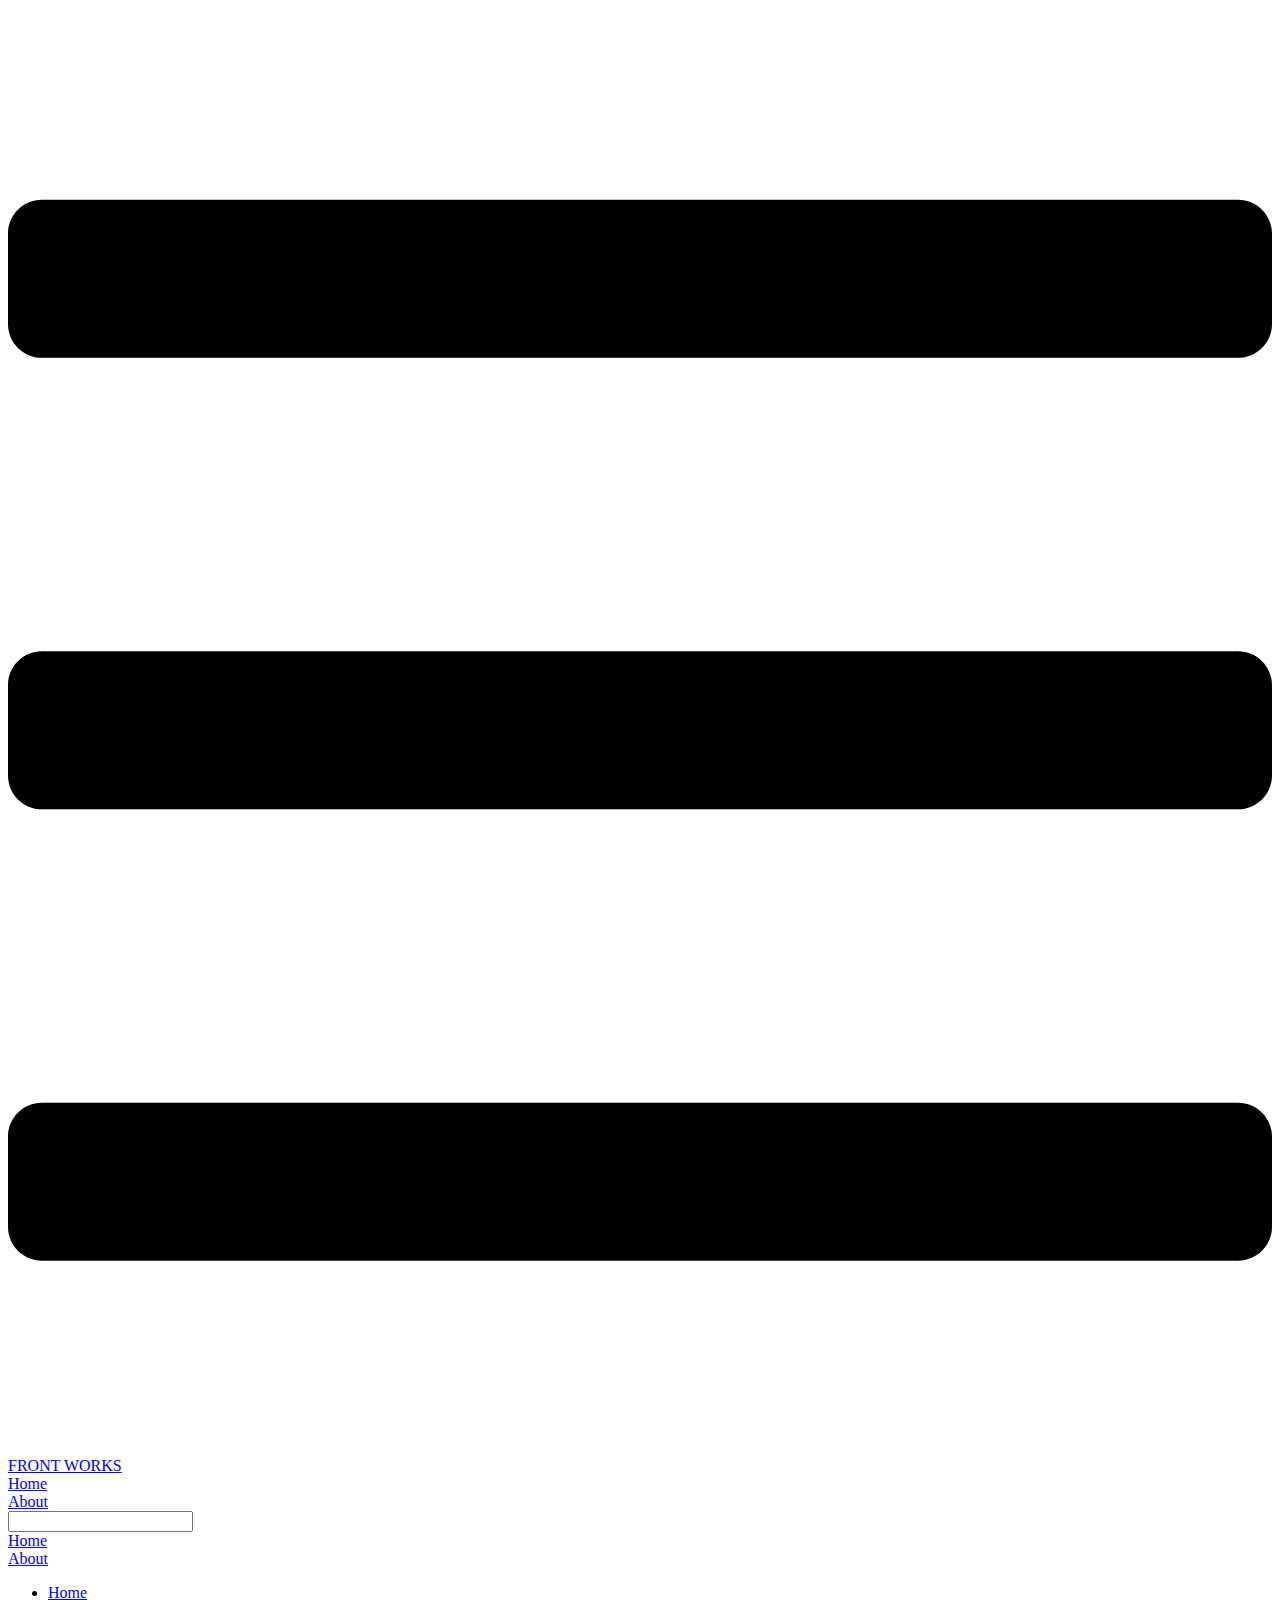
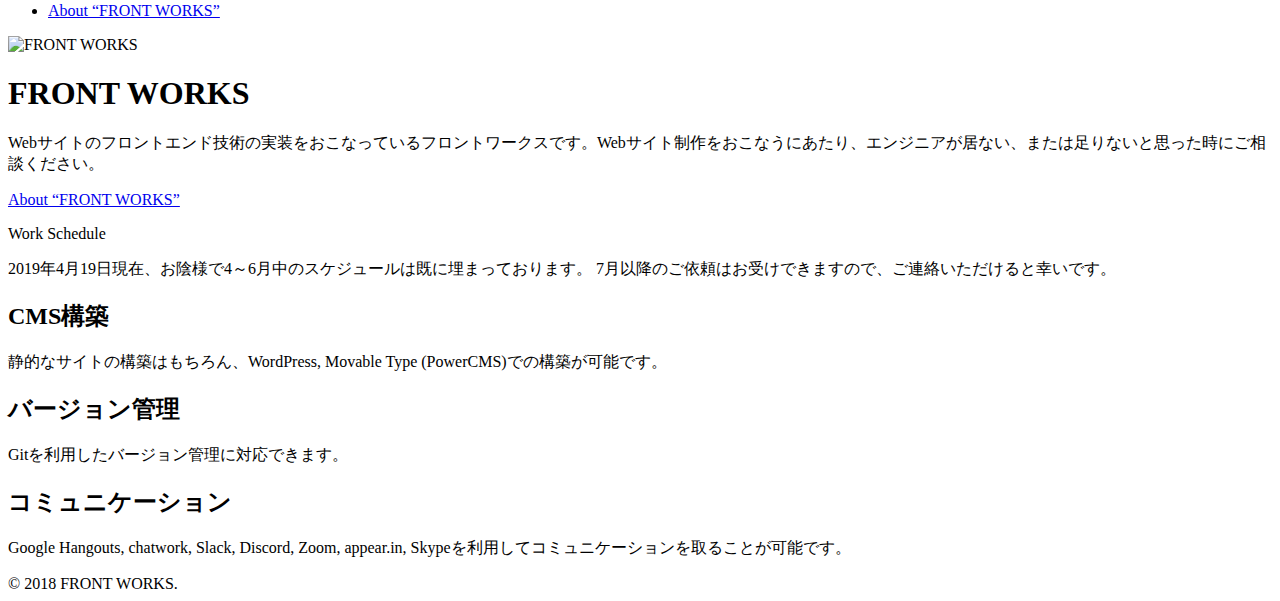
==== index.html @ d777720a "'更新'" ====
<!DOCTYPE html>
<html lang="ja">
  <head>
    <meta charset="utf-8">
    <meta name="viewport" content="width=device-width,initial-scale=1">
    <title>FRONT WORKS</title>
    <meta name="description" content="Webサイトのフロントエンド技術の実装をおこなっているフロントワークスです。Webサイト制作をおこなうにあたり、エンジニアが居ない、または足りないと思った時にご相談ください。">
    <link rel="icon" type="image/x-icon" href="/favicon.ico">
  <link rel="apple-touch-icon" size="180x180" href="/apple-touch-icon.png">
  <link rel="manifest" href="/manifest.json">
  <meta name="theme-color" content="#181e27">
  <meta name="og:url" content="https://www.front-works.com/">
  <meta name="og:type" content="website">
  <meta name="og:title" content="FRONT WORKS">
  <meta name="og:description" content="Webサイトのフロントエンド技術の実装をおこなっているフロントワークスです。Webサイト制作をおこなうにあたり、エンジニアが居ない、または足りないと思った時にご相談ください。">
  <meta name="og:image" content="/og.png">
    
    <link rel="preload" href="/assets/css/0.styles.2ea4a89a.css" as="style"><link rel="preload" href="/assets/js/app.1ae6a095.js" as="script"><link rel="preload" href="/assets/js/3.9f3ded71.js" as="script"><link rel="prefetch" href="/assets/js/2.24c868c1.js"><link rel="prefetch" href="/assets/js/4.fca6d78c.js"><link rel="prefetch" href="/assets/js/5.a219f6b1.js">
    <link rel="stylesheet" href="/assets/css/0.styles.2ea4a89a.css">
  </head>
  <body>
    <div id="app" data-server-rendered="true"><div class="theme-container no-sidebar"><header class="navbar"><div class="sidebar-button"><svg xmlns="http://www.w3.org/2000/svg" aria-hidden="true" role="img" viewBox="0 0 448 512" class="icon"><path fill="currentColor" d="M436 124H12c-6.627 0-12-5.373-12-12V80c0-6.627 5.373-12 12-12h424c6.627 0 12 5.373 12 12v32c0 6.627-5.373 12-12 12zm0 160H12c-6.627 0-12-5.373-12-12v-32c0-6.627 5.373-12 12-12h424c6.627 0 12 5.373 12 12v32c0 6.627-5.373 12-12 12zm0 160H12c-6.627 0-12-5.373-12-12v-32c0-6.627 5.373-12 12-12h424c6.627 0 12 5.373 12 12v32c0 6.627-5.373 12-12 12z"></path></svg></div> <a href="/" class="home-link router-link-exact-active router-link-active"><!----> <span class="site-name">FRONT WORKS</span></a> <div class="links" style="max-width:nullpx;"><nav class="nav-links can-hide"><div class="nav-item"><a href="/" class="nav-link router-link-exact-active router-link-active">Home</a></div><div class="nav-item"><a href="/about/" class="nav-link">About</a></div> <!----></nav> <div class="search-box"><input aria-label="Search" autocomplete="off" spellcheck="false" value=""> <!----></div></div></header> <div class="sidebar-mask"></div> <div class="sidebar"><nav class="nav-links"><div class="nav-item"><a href="/" class="nav-link router-link-exact-active router-link-active">Home</a></div><div class="nav-item"><a href="/about/" class="nav-link">About</a></div> <!----></nav>  <ul class="sidebar-links"><li><a href="/" class="active sidebar-link">Home</a></li><li><a href="/about/" class="sidebar-link">About “FRONT WORKS”</a></li></ul> </div> <div class="home"><div class="hero"><img src="/assets/img/logo.jpg" alt="FRONT WORKS"> <h1>FRONT WORKS</h1> <p class="description">
      Webサイトのフロントエンド技術の実装をおこなっているフロントワークスです。Webサイト制作をおこなうにあたり、エンジニアが居ない、または足りないと思った時にご相談ください。
    </p> <p class="action"><a href="/about/" class="nav-link action-button">About “FRONT WORKS”</a></p> <div class="schedule-box danger custom-block"><p class="custom-block-title">Work Schedule</p> <p class="schedule-box__paragraph"><span class="schedule-box__paragraph__inner">
          2019年4月19日現在、お陰様で4～6月中のスケジュールは既に埋まっております。
        </span><span class="schedule-box__paragraph__inner">
          7月以降のご依頼はお受けできますので、ご連絡いただけると幸いです。
        </span></p></div></div> <div class="features"><div class="feature"><h2>CMS構築</h2> <p>静的なサイトの構築はもちろん、WordPress, Movable Type (PowerCMS)での構築が可能です。</p></div><div class="feature"><h2>バージョン管理</h2> <p>Gitを利用したバージョン管理に対応できます。</p></div><div class="feature"><h2>コミュニケーション</h2> <p>Google Hangouts, chatwork, Slack, Discord, Zoom, appear.in, Skypeを利用してコミュニケーションを取ることが可能です。</p></div></div> <div class="content custom"></div> <div class="footer">
    © 2018 FRONT WORKS.
  </div></div> <!----></div></div>
    <script src="/assets/js/app.1ae6a095.js" defer></script><script src="/assets/js/3.9f3ded71.js" defer></script>
  </body>
</html>
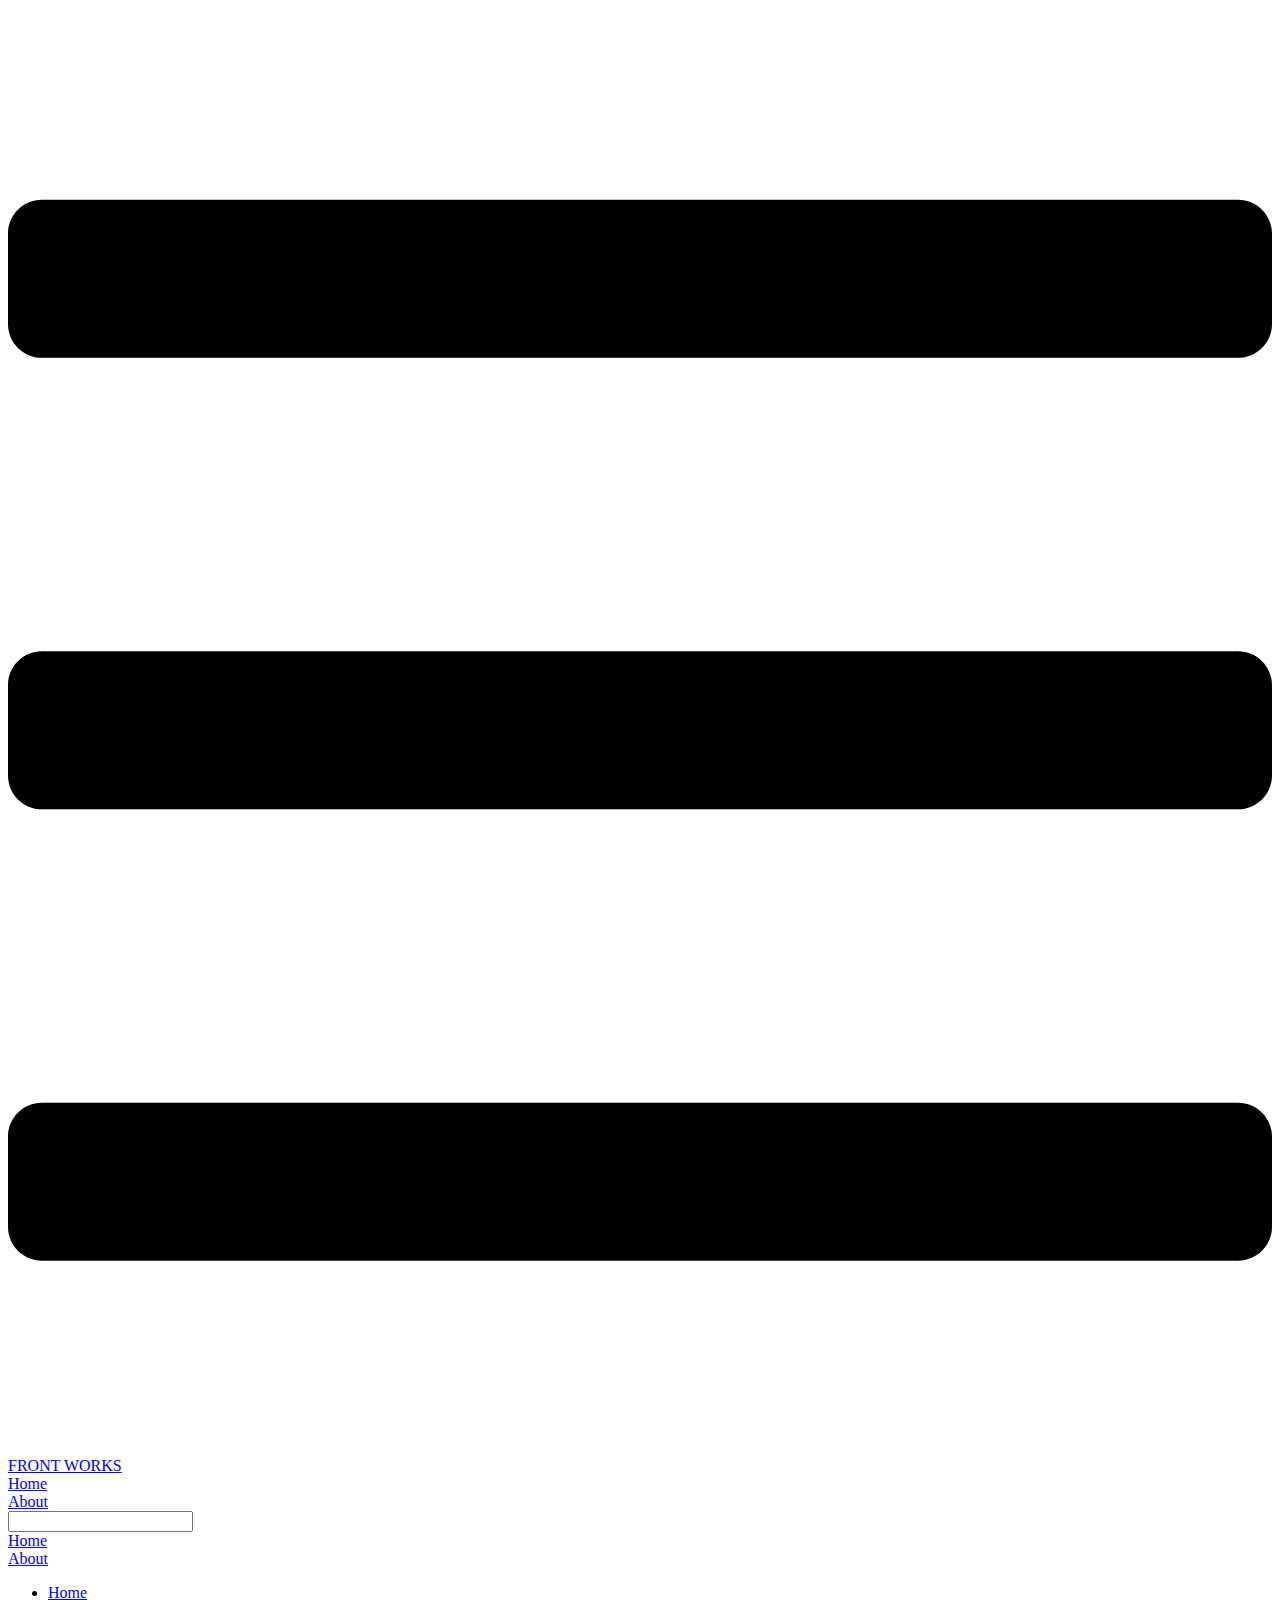
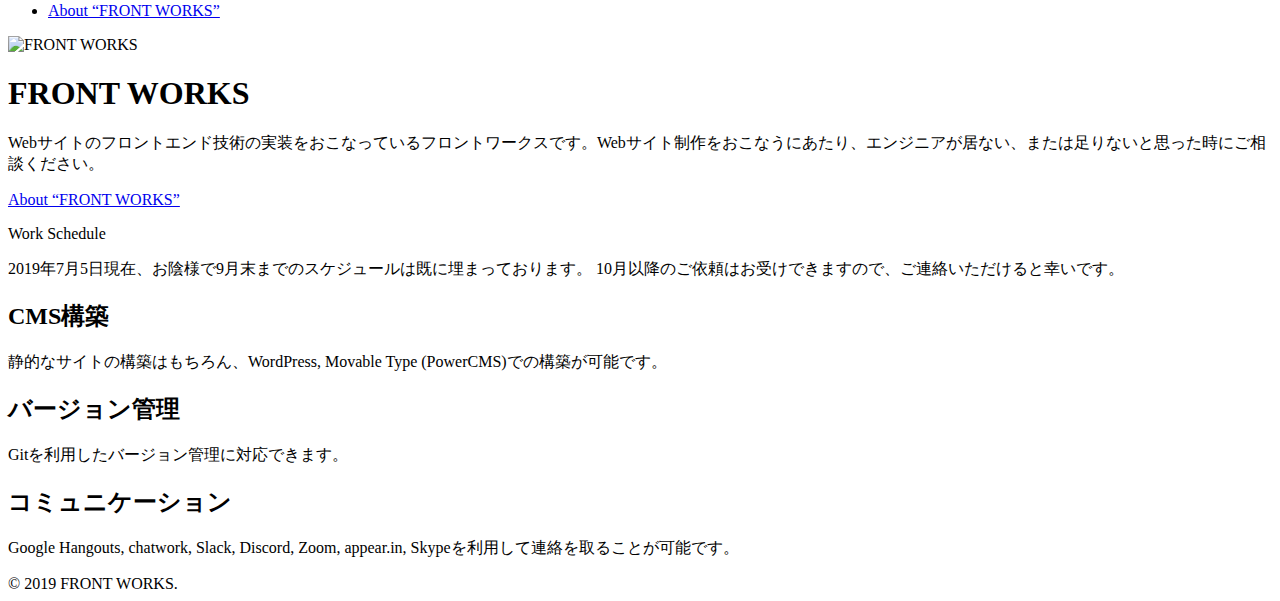
==== commit ab6d1b0d: "'更新'" ====
--- a/index.html
+++ b/index.html
@@ -15,19 +15,19 @@
   <meta name="og:description" content="Webサイトのフロントエンド技術の実装をおこなっているフロントワークスです。Webサイト制作をおこなうにあたり、エンジニアが居ない、または足りないと思った時にご相談ください。">
   <meta name="og:image" content="/og.png">
     
-    <link rel="preload" href="/assets/css/0.styles.2ea4a89a.css" as="style"><link rel="preload" href="/assets/js/app.1ae6a095.js" as="script"><link rel="preload" href="/assets/js/3.9f3ded71.js" as="script"><link rel="prefetch" href="/assets/js/2.24c868c1.js"><link rel="prefetch" href="/assets/js/4.fca6d78c.js"><link rel="prefetch" href="/assets/js/5.a219f6b1.js">
+    <link rel="preload" href="/assets/css/0.styles.2ea4a89a.css" as="style"><link rel="preload" href="/assets/js/app.4f530ccc.js" as="script"><link rel="preload" href="/assets/js/3.9f3ded71.js" as="script"><link rel="prefetch" href="/assets/js/2.24c868c1.js"><link rel="prefetch" href="/assets/js/4.fca6d78c.js"><link rel="prefetch" href="/assets/js/5.a219f6b1.js">
     <link rel="stylesheet" href="/assets/css/0.styles.2ea4a89a.css">
   </head>
   <body>
     <div id="app" data-server-rendered="true"><div class="theme-container no-sidebar"><header class="navbar"><div class="sidebar-button"><svg xmlns="http://www.w3.org/2000/svg" aria-hidden="true" role="img" viewBox="0 0 448 512" class="icon"><path fill="currentColor" d="M436 124H12c-6.627 0-12-5.373-12-12V80c0-6.627 5.373-12 12-12h424c6.627 0 12 5.373 12 12v32c0 6.627-5.373 12-12 12zm0 160H12c-6.627 0-12-5.373-12-12v-32c0-6.627 5.373-12 12-12h424c6.627 0 12 5.373 12 12v32c0 6.627-5.373 12-12 12zm0 160H12c-6.627 0-12-5.373-12-12v-32c0-6.627 5.373-12 12-12h424c6.627 0 12 5.373 12 12v32c0 6.627-5.373 12-12 12z"></path></svg></div> <a href="/" class="home-link router-link-exact-active router-link-active"><!----> <span class="site-name">FRONT WORKS</span></a> <div class="links" style="max-width:nullpx;"><nav class="nav-links can-hide"><div class="nav-item"><a href="/" class="nav-link router-link-exact-active router-link-active">Home</a></div><div class="nav-item"><a href="/about/" class="nav-link">About</a></div> <!----></nav> <div class="search-box"><input aria-label="Search" autocomplete="off" spellcheck="false" value=""> <!----></div></div></header> <div class="sidebar-mask"></div> <div class="sidebar"><nav class="nav-links"><div class="nav-item"><a href="/" class="nav-link router-link-exact-active router-link-active">Home</a></div><div class="nav-item"><a href="/about/" class="nav-link">About</a></div> <!----></nav>  <ul class="sidebar-links"><li><a href="/" class="active sidebar-link">Home</a></li><li><a href="/about/" class="sidebar-link">About “FRONT WORKS”</a></li></ul> </div> <div class="home"><div class="hero"><img src="/assets/img/logo.jpg" alt="FRONT WORKS"> <h1>FRONT WORKS</h1> <p class="description">
       Webサイトのフロントエンド技術の実装をおこなっているフロントワークスです。Webサイト制作をおこなうにあたり、エンジニアが居ない、または足りないと思った時にご相談ください。
     </p> <p class="action"><a href="/about/" class="nav-link action-button">About “FRONT WORKS”</a></p> <div class="schedule-box danger custom-block"><p class="custom-block-title">Work Schedule</p> <p class="schedule-box__paragraph"><span class="schedule-box__paragraph__inner">
-          2019年4月19日現在、お陰様で4～6月中のスケジュールは既に埋まっております。
+          2019年7月5日現在、お陰様で9月末までのスケジュールは既に埋まっております。
         </span><span class="schedule-box__paragraph__inner">
-          7月以降のご依頼はお受けできますので、ご連絡いただけると幸いです。
-        </span></p></div></div> <div class="features"><div class="feature"><h2>CMS構築</h2> <p>静的なサイトの構築はもちろん、WordPress, Movable Type (PowerCMS)での構築が可能です。</p></div><div class="feature"><h2>バージョン管理</h2> <p>Gitを利用したバージョン管理に対応できます。</p></div><div class="feature"><h2>コミュニケーション</h2> <p>Google Hangouts, chatwork, Slack, Discord, Zoom, appear.in, Skypeを利用してコミュニケーションを取ることが可能です。</p></div></div> <div class="content custom"></div> <div class="footer">
-    © 2018 FRONT WORKS.
+          10月以降のご依頼はお受けできますので、ご連絡いただけると幸いです。
+        </span></p></div></div> <div class="features"><div class="feature"><h2>CMS構築</h2> <p>静的なサイトの構築はもちろん、WordPress, Movable Type (PowerCMS)での構築が可能です。</p></div><div class="feature"><h2>バージョン管理</h2> <p>Gitを利用したバージョン管理に対応できます。</p></div><div class="feature"><h2>コミュニケーション</h2> <p>Google Hangouts, chatwork, Slack, Discord, Zoom, appear.in, Skypeを利用して連絡を取ることが可能です。</p></div></div> <div class="content custom"></div> <div class="footer">
+    © 2019 FRONT WORKS.
   </div></div> <!----></div></div>
-    <script src="/assets/js/app.1ae6a095.js" defer></script><script src="/assets/js/3.9f3ded71.js" defer></script>
+    <script src="/assets/js/app.4f530ccc.js" defer></script><script src="/assets/js/3.9f3ded71.js" defer></script>
   </body>
 </html>
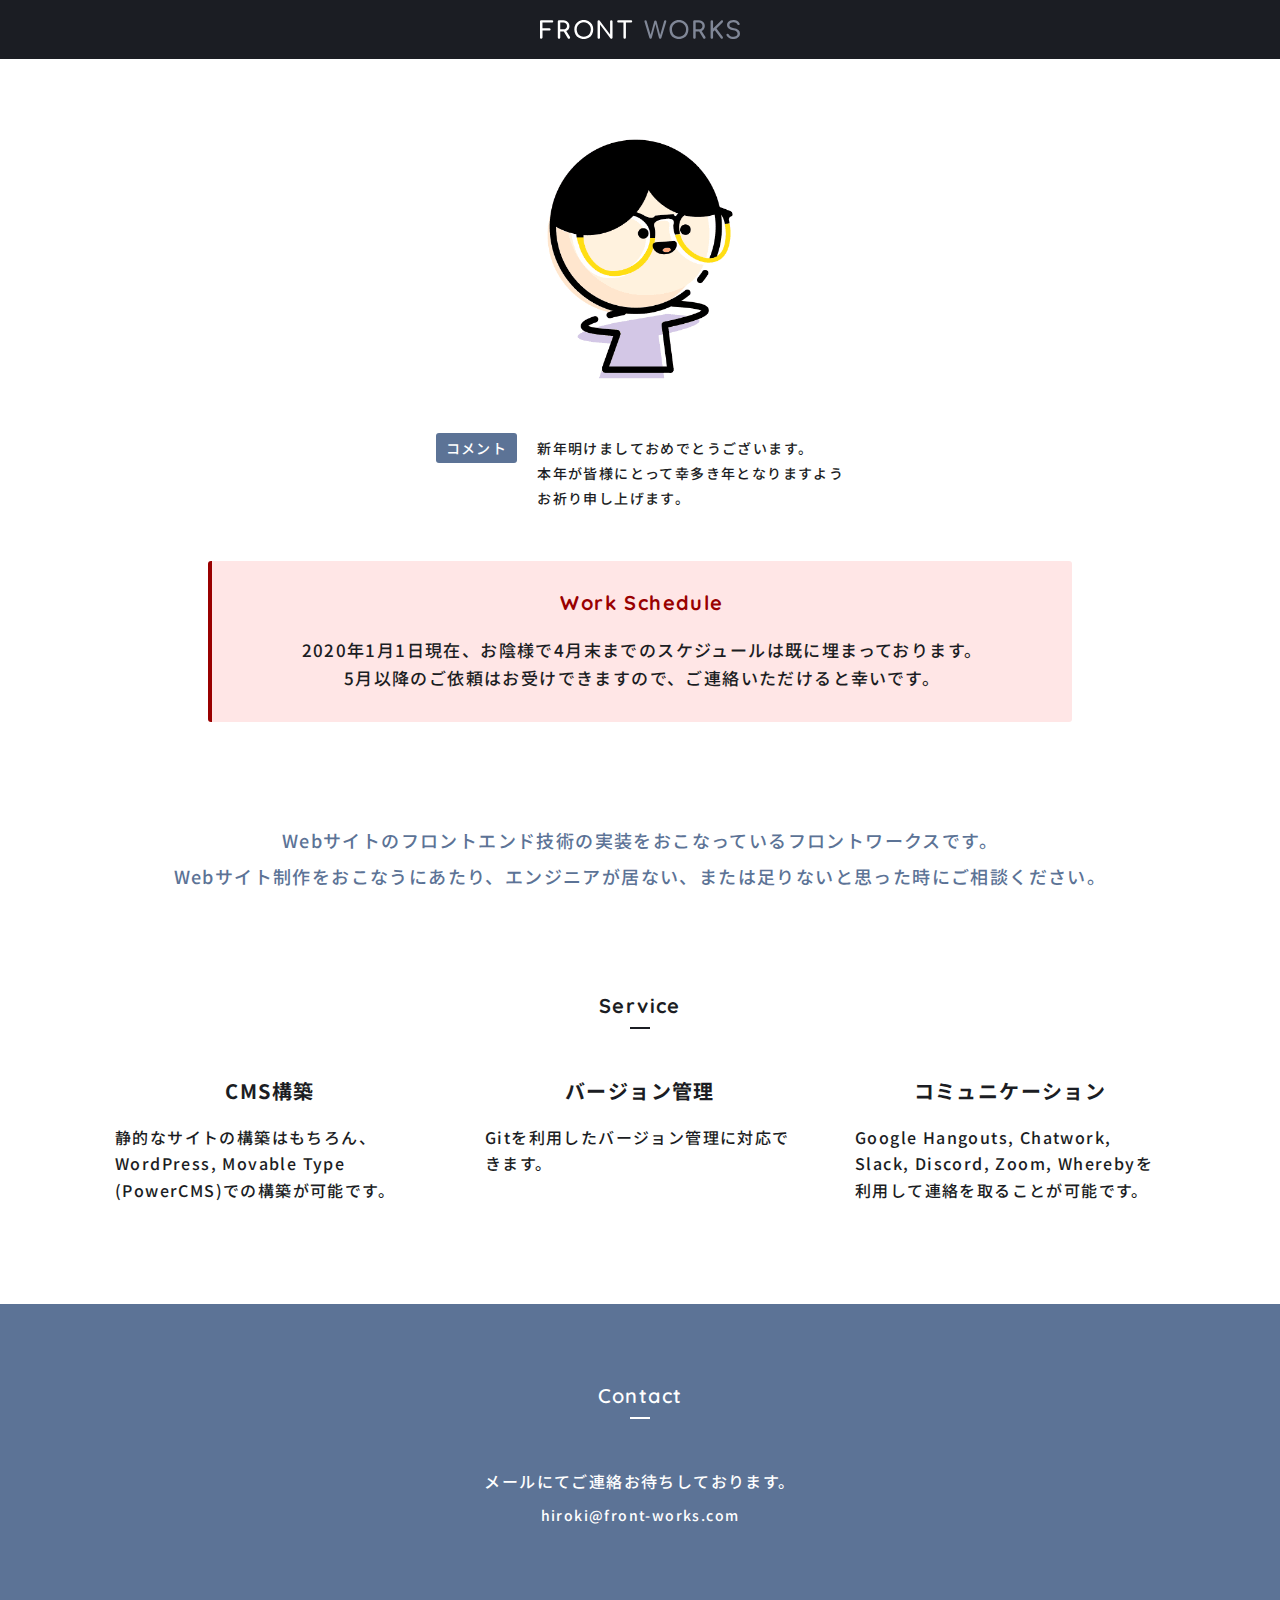
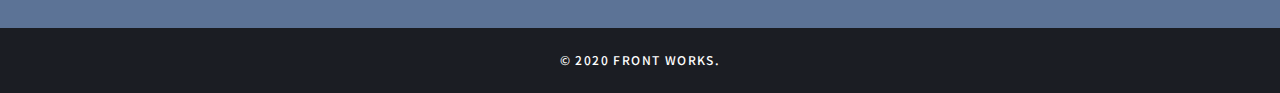
==== commit c63a539d: "renewal" ====
--- a/index.html
+++ b/index.html
@@ -1,33 +1,133 @@
-<!DOCTYPE html>
+<!doctype html>
 <html lang="ja">
-  <head>
+
+<head>
     <meta charset="utf-8">
-    <meta name="viewport" content="width=device-width,initial-scale=1">
-    <title>FRONT WORKS</title>
-    <meta name="description" content="Webサイトのフロントエンド技術の実装をおこなっているフロントワークスです。Webサイト制作をおこなうにあたり、エンジニアが居ない、または足りないと思った時にご相談ください。">
-    <link rel="icon" type="image/x-icon" href="/favicon.ico">
-  <link rel="apple-touch-icon" size="180x180" href="/apple-touch-icon.png">
-  <link rel="manifest" href="/manifest.json">
-  <meta name="theme-color" content="#181e27">
-  <meta name="og:url" content="https://www.front-works.com/">
-  <meta name="og:type" content="website">
-  <meta name="og:title" content="FRONT WORKS">
-  <meta name="og:description" content="Webサイトのフロントエンド技術の実装をおこなっているフロントワークスです。Webサイト制作をおこなうにあたり、エンジニアが居ない、または足りないと思った時にご相談ください。">
-  <meta name="og:image" content="/og.png">
-    
-    <link rel="preload" href="/assets/css/0.styles.2ea4a89a.css" as="style"><link rel="preload" href="/assets/js/app.4f530ccc.js" as="script"><link rel="preload" href="/assets/js/3.9f3ded71.js" as="script"><link rel="prefetch" href="/assets/js/2.24c868c1.js"><link rel="prefetch" href="/assets/js/4.fca6d78c.js"><link rel="prefetch" href="/assets/js/5.a219f6b1.js">
-    <link rel="stylesheet" href="/assets/css/0.styles.2ea4a89a.css">
-  </head>
-  <body>
-    <div id="app" data-server-rendered="true"><div class="theme-container no-sidebar"><header class="navbar"><div class="sidebar-button"><svg xmlns="http://www.w3.org/2000/svg" aria-hidden="true" role="img" viewBox="0 0 448 512" class="icon"><path fill="currentColor" d="M436 124H12c-6.627 0-12-5.373-12-12V80c0-6.627 5.373-12 12-12h424c6.627 0 12 5.373 12 12v32c0 6.627-5.373 12-12 12zm0 160H12c-6.627 0-12-5.373-12-12v-32c0-6.627 5.373-12 12-12h424c6.627 0 12 5.373 12 12v32c0 6.627-5.373 12-12 12zm0 160H12c-6.627 0-12-5.373-12-12v-32c0-6.627 5.373-12 12-12h424c6.627 0 12 5.373 12 12v32c0 6.627-5.373 12-12 12z"></path></svg></div> <a href="/" class="home-link router-link-exact-active router-link-active"><!----> <span class="site-name">FRONT WORKS</span></a> <div class="links" style="max-width:nullpx;"><nav class="nav-links can-hide"><div class="nav-item"><a href="/" class="nav-link router-link-exact-active router-link-active">Home</a></div><div class="nav-item"><a href="/about/" class="nav-link">About</a></div> <!----></nav> <div class="search-box"><input aria-label="Search" autocomplete="off" spellcheck="false" value=""> <!----></div></div></header> <div class="sidebar-mask"></div> <div class="sidebar"><nav class="nav-links"><div class="nav-item"><a href="/" class="nav-link router-link-exact-active router-link-active">Home</a></div><div class="nav-item"><a href="/about/" class="nav-link">About</a></div> <!----></nav>  <ul class="sidebar-links"><li><a href="/" class="active sidebar-link">Home</a></li><li><a href="/about/" class="sidebar-link">About “FRONT WORKS”</a></li></ul> </div> <div class="home"><div class="hero"><img src="/assets/img/logo.jpg" alt="FRONT WORKS"> <h1>FRONT WORKS</h1> <p class="description">
-      Webサイトのフロントエンド技術の実装をおこなっているフロントワークスです。Webサイト制作をおこなうにあたり、エンジニアが居ない、または足りないと思った時にご相談ください。
-    </p> <p class="action"><a href="/about/" class="nav-link action-button">About “FRONT WORKS”</a></p> <div class="schedule-box danger custom-block"><p class="custom-block-title">Work Schedule</p> <p class="schedule-box__paragraph"><span class="schedule-box__paragraph__inner">
-          2019年7月5日現在、お陰様で9月末までのスケジュールは既に埋まっております。
-        </span><span class="schedule-box__paragraph__inner">
-          10月以降のご依頼はお受けできますので、ご連絡いただけると幸いです。
-        </span></p></div></div> <div class="features"><div class="feature"><h2>CMS構築</h2> <p>静的なサイトの構築はもちろん、WordPress, Movable Type (PowerCMS)での構築が可能です。</p></div><div class="feature"><h2>バージョン管理</h2> <p>Gitを利用したバージョン管理に対応できます。</p></div><div class="feature"><h2>コミュニケーション</h2> <p>Google Hangouts, chatwork, Slack, Discord, Zoom, appear.in, Skypeを利用して連絡を取ることが可能です。</p></div></div> <div class="content custom"></div> <div class="footer">
-    © 2019 FRONT WORKS.
-  </div></div> <!----></div></div>
-    <script src="/assets/js/app.4f530ccc.js" defer></script><script src="/assets/js/3.9f3ded71.js" defer></script>
-  </body>
-</html>
+    <meta content="address=no, email=no, telephone=no" name="format-detection">
+    <meta content="initial-scale=1, width=device-width" name="viewport">
+    <title>サイトタイトル</title>
+    <meta name="description" content="○○○○株式会社は○○○○○○○○です。">
+    <meta property="og:title" content="サイトタイトル">
+    <meta property="og:type" content="website">
+    <meta name="og:description" content="○○○○株式会社は○○○○○○○○です。">
+    <meta property="og:url" content="https://www.front-works.com/">
+    <meta property="og:image" content="https://www.front-works.com/assets/images/og-image.png">
+    <meta property="og:site_name" content="サイトタイトル">
+    <meta name="twitter:card" content="summary_large_image">
+    <meta name="twitter:title" content="サイトタイトル">
+    <meta name="twitter:description" content="○○○○株式会社は○○○○○○○○です。">
+    <meta name="twitter:image:src" content="https://www.front-works.com/assets/images/og-image.png">
+    <link href="/favicon.ico" rel="icon">
+    <link href="/apple-touch-icon.png" rel="apple-touch-icon" sizes="180x180">
+    <link href="/assets/styles/main.css" rel="stylesheet">
+    <link href="/assets/styles/print.css" media="print" rel="stylesheet">
+    <link href="/assets/styles/home.css" rel="stylesheet">
+</head>
+
+<body class="home">
+    <header class="header">
+        <div class="container">
+            <h1 class="header__logo">
+                <a href="/" class="header__logo__anchor">
+                    <img src="/assets/images/logo_type_reverse.svg" alt="FRONT WORKS">
+                </a>
+            </h1>
+        </div>
+    </header>
+
+    <main class="content">
+        <section class="hero">
+            <div class="container">
+                <figure class="hero__figure">
+                    <img src="/assets/images/avator.png" alt="アバターアイコン">
+                </figure>
+                <dl class="hero__comment">
+                    <dt class="hero__comment__term">
+                        <span class="hero__comment__term__inner">コメント</span>
+                    </dt>
+                    <dd class="hero__comment__desc">
+                        新年明けましておめでとうございます。<br>
+                        本年が皆様にとって幸多き年となりますよう<br>お祈り申し上げます。
+                    </dd>
+                </dl>
+            </div>
+        </section>
+        <section class="section home-schedule">
+            <div class="container">
+                <div class="home-schedule__box home-schedule__box--alert">
+                    <h2 class="home-schedule__box__heading">Work Schedule</h2>
+                    <p class="home-schedule__box__paragraph">
+                        2020年1月1日現在、お陰様で4月末までのスケジュールは既に埋まっております。<br>
+                        5月以降のご依頼はお受けできますので、ご連絡いただけると幸いです。
+                    </p>
+                </div>
+            </div>
+        </section>
+        <section class="section home-lead">
+            <div class="container">
+                <p class="home-lead__paragraph">
+                    Webサイトのフロントエンド技術の実装をおこなっているフロントワークスです。<br>
+                    Webサイト制作をおこなうにあたり、エンジニアが居ない、または足りないと思った時にご相談ください。
+                </p>
+            </div>
+        </section>
+        <section class="section home-service">
+            <div class="container">
+                <h2 class="home-service__heading">
+                    Service
+                </h2>
+                <div class="home-service__columns">
+                    <div class="home-service__columns__column">
+                        <h3 class="home-service__columns__column__heading">
+                            CMS構築
+                        </h3>
+                        <p class="home-service__columns__column__paragraph">
+                            静的なサイトの構築はもちろん、WordPress, Movable Type (PowerCMS)での構築が可能です。
+                        </p>
+                    </div>
+                    <div class="home-service__columns__column">
+                        <h3 class="home-service__columns__column__heading">
+                            バージョン管理
+                        </h3>
+                        <p class="home-service__columns__column__paragraph">
+                            Gitを利用したバージョン管理に対応できます。
+                        </p>
+                    </div>
+                    <div class="home-service__columns__column">
+                        <h3 class="home-service__columns__column__heading">
+                            コミュニケーション
+                        </h3>
+                        <p class="home-service__columns__column__paragraph">
+                            Google Hangouts, Chatwork, Slack, Discord, Zoom, Wherebyを利用して連絡を取ることが可能です。
+                        </p>
+                    </div>
+                </div>
+            </div>
+        </section>
+        <section class="section home-contact">
+            <div class="container">
+                <h2 class="home-contact__heading">
+                    Contact
+                </h2>
+                <p class="home-contact__paragraph">
+                    メールにてご連絡お待ちしております。
+                </p>
+                <p class="home-contact__mail">
+                    hiroki@front-works.com
+                </p>
+            </div>
+        </section>
+    </main>
+
+    <footer class="footer">
+        <div class="container">
+            <p class="footer__copyright">© 2020 FRONT WORKS.</p>
+        </div>
+    </footer>
+
+    <script src="/assets/scripts/lib/jquery.min.js"></script>
+    <script src="/assets/scripts/main.js"></script>
+
+</body>
+
+</html>--- a/assets/styles/main.css
+++ b/assets/styles/main.css
@@ -0,0 +1,472 @@
+/* http://meyerweb.com/eric/tools/css/reset/
+   v2.0 | 20110126
+   License: none (public domain)
+*/
+@import url("https://fonts.googleapis.com/css?family=Noto+Sans+JP:300,400,500,700,900&subset=japanese");
+@import url("https://fonts.googleapis.com/css?family=Roboto:100,300,400,500,700&subset=japanese");
+@import url("https://fonts.googleapis.com/css?family=Quicksand:300,400,500,600,700&display=swap");
+html, body, div, span, applet, object, iframe,
+h1, h2, h3, h4, h5, h6, p, blockquote, pre,
+a, abbr, acronym, address, big, cite, code,
+del, dfn, em, img, ins, kbd, q, s, samp,
+small, strike, strong, sub, sup, tt, var,
+b, u, i, center,
+dl, dt, dd, ol, ul, li,
+fieldset, form, label, legend,
+table, caption, tbody, tfoot, thead, tr, th, td,
+article, aside, canvas, details, embed,
+figure, figcaption, footer, header, hgroup,
+menu, nav, output, ruby, section, summary,
+time, mark, audio, video {
+  margin: 0;
+  padding: 0;
+  border: 0;
+  font-size: 100%;
+  font: inherit;
+  vertical-align: baseline;
+}
+
+/* HTML5 display-role reset for older browsers */
+article, aside, details, figcaption, figure,
+footer, header, hgroup, menu, nav, section {
+  display: block;
+}
+
+body {
+  line-height: 1;
+}
+
+ol, ul {
+  list-style: none;
+}
+
+blockquote, q {
+  quotes: none;
+}
+
+blockquote:before, blockquote:after,
+q:before, q:after {
+  content: '';
+  content: none;
+}
+
+table {
+  border-collapse: collapse;
+  border-spacing: 0;
+}
+
+@-webkit-keyframes fade-in {
+  0% {
+    opacity: 0;
+  }
+  100% {
+    opacity: 1;
+  }
+}
+
+@keyframes fade-in {
+  0% {
+    opacity: 0;
+  }
+  100% {
+    opacity: 1;
+  }
+}
+
+html, body {
+  color: #1b1d23;
+  background-color: #ffffff;
+  font-size: 14px;
+  font-family: "Noto Sans JP", sans-serif;
+  font-weight: 500;
+  letter-spacing: 0.1em;
+  line-height: 1.78em;
+}
+
+@media screen and (max-width: 959px) {
+  html, body {
+    font-size: 14px;
+  }
+}
+
+@media screen and (max-width: 559px) {
+  html, body {
+    font-size: 14px;
+  }
+}
+
+a {
+  color: inherit;
+  text-decoration: none;
+}
+
+small {
+  font-size: 12px;
+}
+
+@media screen and (max-width: 959px) {
+  small {
+    font-size: 12px;
+  }
+}
+
+@media screen and (max-width: 559px) {
+  small {
+    font-size: 12px;
+  }
+}
+
+sub {
+  vertical-align: sub;
+  font-size: 11px;
+}
+
+@media screen and (max-width: 959px) {
+  sub {
+    font-size: 11px;
+  }
+}
+
+@media screen and (max-width: 559px) {
+  sub {
+    font-size: 11px;
+  }
+}
+
+sup {
+  vertical-align: super;
+  font-size: 11px;
+}
+
+@media screen and (max-width: 959px) {
+  sup {
+    font-size: 11px;
+  }
+}
+
+@media screen and (max-width: 559px) {
+  sup {
+    font-size: 11px;
+  }
+}
+
+button {
+  outline: none;
+}
+
+.block {
+  display: block;
+  text-decoration: none;
+}
+
+.block, .block:active, .block:visited {
+  color: inherit;
+}
+
+.break {
+  word-wrap: break-word;
+}
+
+.full {
+  -webkit-box-sizing: border-box;
+  box-sizing: border-box;
+  width: 100%;
+}
+
+.stick {
+  margin: 0 !important;
+}
+
+.stick-bottom {
+  margin-bottom: 0 !important;
+}
+
+.stick-left {
+  margin-left: 0 !important;
+}
+
+.stick-right {
+  margin-right: 0 !important;
+}
+
+.stick-top {
+  margin-top: 0 !important;
+}
+
+.text-center {
+  text-align: center !important;
+}
+
+.text-left {
+  text-align: left !important;
+}
+
+.text-right {
+  text-align: right !important;
+}
+
+.text-lower {
+  text-transform: lowercase;
+}
+
+.text-upper {
+  text-transform: uppercase;
+}
+
+.word {
+  display: inline-block;
+}
+
+.pc-only {
+  display: block;
+}
+
+@media print, screen and (max-width: 760px) {
+  .pc-only {
+    display: none;
+  }
+}
+
+.sp-only {
+  display: none;
+}
+
+@media print, screen and (max-width: 760px) {
+  .sp-only {
+    display: block;
+  }
+}
+
+.breadcrumb {
+  margin-top: 10px;
+  margin-bottom: 10px;
+  overflow: auto;
+  width: 100%;
+}
+
+@media screen and (max-width: 959px) {
+  .breadcrumb {
+    margin-top: 0;
+    margin-bottom: 0;
+  }
+}
+
+.breadcrumb > .container {
+  padding-left: 0;
+  padding-right: 0;
+}
+
+.breadcrumb__list {
+  padding: 15px;
+  display: -webkit-box;
+  display: -ms-flexbox;
+  display: flex;
+  white-space: nowrap;
+}
+
+@media screen and (max-width: 959px) {
+  .breadcrumb__list {
+    padding: 10px;
+  }
+}
+
+.breadcrumb__list__item {
+  white-space: nowrap;
+}
+
+.breadcrumb__list__item:not(:first-child) {
+  position: relative;
+  padding-left: 15px;
+  margin-left: 10px;
+}
+
+.breadcrumb__list__item:not(:first-child):before {
+  display: block;
+  position: absolute;
+  top: calc(50% - 3px);
+  left: 0;
+  content: '';
+  background-image: url("[data-uri]");
+  background-size: 5px 8px;
+  width: 5px;
+  height: 8px;
+}
+
+.breadcrumb__list__item__anchor,
+.breadcrumb__list__item span {
+  font-size: 11px;
+  color: #666666;
+  font-weight: 700;
+}
+
+.breadcrumb__list__item__anchor {
+  color: #e4b12b;
+}
+
+.columns {
+  display: -webkit-box;
+  display: -ms-flexbox;
+  display: flex;
+  -ms-flex-wrap: wrap;
+  flex-wrap: wrap;
+  margin-left: -15px;
+  margin-right: -15px;
+}
+
+.columns:not(:first-child) {
+  margin-top: 0;
+}
+
+.columns:not(:last-child) {
+  margin-bottom: 0;
+}
+
+.columns__column {
+  -webkit-box-sizing: border-box;
+  box-sizing: border-box;
+  padding-left: 15px;
+  padding-right: 15px;
+}
+
+.columns--two .columns__column {
+  width: 50%;
+}
+
+.columns--two .columns__column:nth-child(n+3) {
+  margin-top: 60px;
+}
+
+.columns--three .columns__column {
+  width: 33.3%;
+}
+
+.columns--three .columns__column:nth-child(n+4) {
+  margin-top: 60px;
+}
+
+.columns--four .columns__column {
+  width: 25%;
+}
+
+.columns--four .columns__column:nth-child(n+5) {
+  margin-top: 60px;
+}
+
+@media screen and (max-width: 959px) {
+  .columns--to-one .columns__column {
+    width: 100%;
+  }
+  .columns--to-one .columns__column:nth-child(n+3) {
+    margin-top: 60px;
+  }
+  .columns--to-one .columns__column:nth-child(n+2) {
+    margin-top: 60px;
+  }
+}
+
+.container {
+  max-width: 1050px;
+  margin-left: auto;
+  margin-right: auto;
+  padding-right: 40px;
+  padding-left: 40px;
+}
+
+@media screen and (max-width: 959px) {
+  .container {
+    padding-right: 20px;
+    padding-left: 20px;
+  }
+}
+
+@media screen and (max-width: 559px) {
+  .container {
+    padding-right: 20px;
+    padding-left: 20px;
+  }
+}
+
+.container--full {
+  max-width: none;
+}
+
+.figure img {
+  width: 100%;
+  vertical-align: middle;
+}
+
+.heading-a:not(:first-child) {
+  margin-top: 0;
+}
+
+.heading-a:not(:last-child) {
+  margin-bottom: 0;
+}
+
+.heading-b:not(:first-child) {
+  margin-top: 0;
+}
+
+.heading-b:not(:last-child) {
+  margin-bottom: 0;
+}
+
+.heading-c:not(:first-child) {
+  margin-top: 0;
+}
+
+.heading-c:not(:last-child) {
+  margin-bottom: 0;
+}
+
+.hero {
+  display: block;
+}
+
+.paragraph:not(:first-child) {
+  margin-top: 0;
+}
+
+.paragraph:not(:last-child) {
+  margin-bottom: 0;
+}
+
+.section:not(:first-child) {
+  margin-top: 100px;
+}
+
+.section:not(:last-child) {
+  margin-bottom: 100px;
+}
+
+.section:last-child {
+  padding-bottom: 100px;
+}
+
+.footer {
+  padding: 20px 0;
+  background-color: #1b1d23;
+  color: #ffffff;
+}
+
+.footer__copyright {
+  font-size: 12px;
+  text-align: center;
+}
+
+.header {
+  padding: 20px 0;
+  background-color: #1b1d23;
+}
+
+.header__logo__anchor {
+  display: block;
+  max-width: 200px;
+  height: 19px;
+  margin-left: auto;
+  margin-right: auto;
+}
+
+.header__logo__anchor img {
+  vertical-align: top;
+}
--- a/assets/styles/print.css
+++ b/assets/styles/print.css
@@ -0,0 +1,27 @@
+@import url("https://fonts.googleapis.com/css?family=Noto+Sans+JP:300,400,500,700,900&subset=japanese");
+@import url("https://fonts.googleapis.com/css?family=Roboto:100,300,400,500,700&subset=japanese");
+@import url("https://fonts.googleapis.com/css?family=Quicksand:300,400,500,600,700&display=swap");
+@-webkit-keyframes fade-in {
+  0% {
+    opacity: 0;
+  }
+  100% {
+    opacity: 1;
+  }
+}
+@keyframes fade-in {
+  0% {
+    opacity: 0;
+  }
+  100% {
+    opacity: 1;
+  }
+}
+
+body {
+  width: 1360px;
+  -webkit-transform: scale(0.8);
+  transform: scale(0.8);
+  -webkit-transform-origin: 0 0;
+  transform-origin: 0 0;
+}
--- a/assets/styles/home.css
+++ b/assets/styles/home.css
@@ -0,0 +1,161 @@
+.hero__figure {
+  max-width: 300px;
+  margin: 50px auto 0;
+}
+
+.hero__figure img {
+  max-width: 100%;
+}
+
+.hero__comment {
+  margin-top: 20px;
+  display: -webkit-box;
+  display: -ms-flexbox;
+  display: flex;
+  -webkit-box-pack: center;
+  -ms-flex-pack: center;
+  justify-content: center;
+}
+
+.hero__comment__term__inner {
+  padding: 5px 10px;
+  color: #ffffff;
+  background-color: #5c7396;
+  border-radius: 3px;
+}
+
+.hero__comment__desc {
+  margin-left: 20px;
+}
+
+.home-lead:not(:last-child) {
+  margin-bottom: 50px;
+}
+
+.home-lead__paragraph {
+  font-size: 18px;
+  text-align: center;
+  line-height: 2em;
+  color: #5c7396;
+}
+
+.home-schedule:not(:first-child) {
+  margin-top: 50px;
+}
+
+.home-schedule__box {
+  padding: 30px;
+  background-color: #e2e2e2;
+  border-radius: 3px;
+  max-width: 800px;
+  margin-left: auto;
+  margin-right: auto;
+  border-left: 4px solid #cccccc;
+}
+
+.home-schedule__box__heading {
+  text-align: center;
+  font-family: "Quicksand", sans-serif;
+  font-size: 20px;
+  font-weight: 700;
+}
+
+.home-schedule__box__paragraph {
+  text-align: center;
+  margin-top: 20px;
+  font-size: 17px;
+  line-height: 1.66em;
+}
+
+.home-schedule__box--alert {
+  background-color: #ffe6e6;
+  border-left: 4px solid #900;
+}
+
+.home-schedule__box--alert .home-schedule__box__heading {
+  color: #900;
+}
+
+.home-service__heading {
+  text-align: center;
+  font-family: "Quicksand", sans-serif;
+  font-size: 20px;
+  font-weight: 700;
+  position: relative;
+  padding-bottom: 10px;
+}
+
+.home-service__heading::after {
+  content: '';
+  width: 20px;
+  height: 2px;
+  background-color: #1b1d23;
+  position: absolute;
+  left: calc(50% - 10px);
+  bottom: 0;
+}
+
+.home-service__columns {
+  display: -webkit-box;
+  display: -ms-flexbox;
+  display: flex;
+  margin-top: 50px;
+  margin-left: -30px;
+  margin-right: -30px;
+}
+
+.home-service__columns__column {
+  width: 33.333%;
+  padding-left: 30px;
+  padding-right: 30px;
+  -webkit-box-sizing: border-box;
+  box-sizing: border-box;
+}
+
+.home-service__columns__column__heading {
+  text-align: center;
+  font-size: 20px;
+  font-weight: 700;
+}
+
+.home-service__columns__column__paragraph {
+  margin-top: 20px;
+  font-size: 16px;
+  line-height: 1.66em;
+}
+
+.home-contact {
+  background-color: #5c7396;
+  color: #ffffff;
+  padding-top: 80px;
+}
+
+.home-contact__heading {
+  text-align: center;
+  font-family: "Quicksand", sans-serif;
+  font-size: 20px;
+  font-weight: 600;
+  position: relative;
+  padding-bottom: 10px;
+}
+
+.home-contact__heading::after {
+  content: '';
+  width: 20px;
+  height: 2px;
+  background-color: #ffffff;
+  position: absolute;
+  left: calc(50% - 10px);
+  bottom: 0;
+}
+
+.home-contact__paragraph {
+  margin-top: 50px;
+  font-size: 16px;
+  text-align: center;
+}
+
+.home-contact__mail {
+  margin-top: 10px;
+  text-align: center;
+}
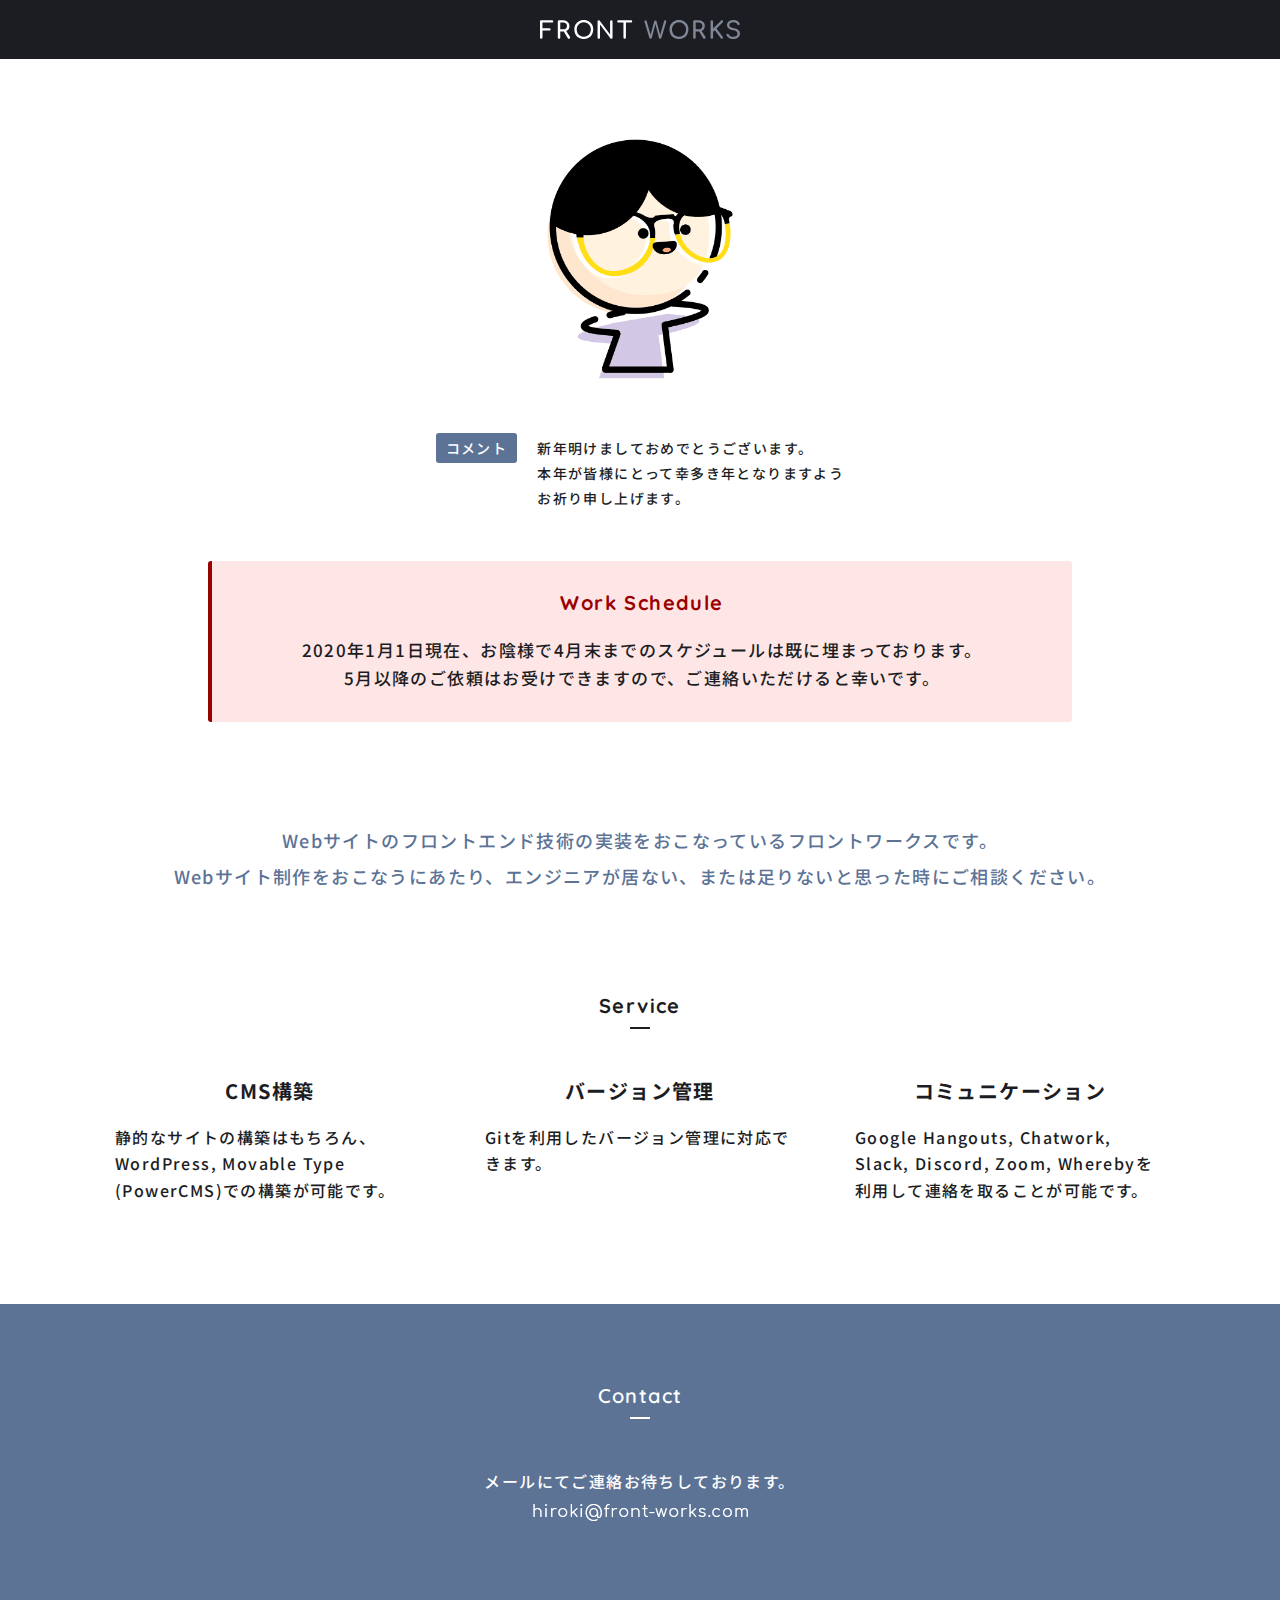
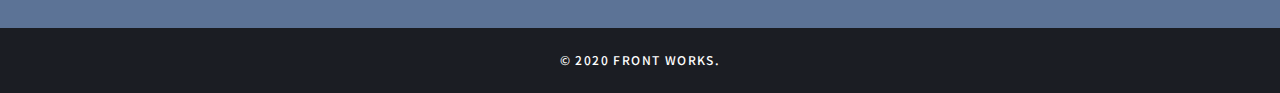
==== commit 7ab4ddb4: "edit" ====
--- a/index.html
+++ b/index.html
@@ -5,16 +5,16 @@
     <meta charset="utf-8">
     <meta content="address=no, email=no, telephone=no" name="format-detection">
     <meta content="initial-scale=1, width=device-width" name="viewport">
-    <title>サイトタイトル</title>
+    <title>FRONT WORKS</title>
     <meta name="description" content="○○○○株式会社は○○○○○○○○です。">
-    <meta property="og:title" content="サイトタイトル">
+    <meta property="og:title" content="FRONT WORKS">
     <meta property="og:type" content="website">
     <meta name="og:description" content="○○○○株式会社は○○○○○○○○です。">
     <meta property="og:url" content="https://www.front-works.com/">
     <meta property="og:image" content="https://www.front-works.com/assets/images/og-image.png">
-    <meta property="og:site_name" content="サイトタイトル">
+    <meta property="og:site_name" content="FRONT WORKS">
     <meta name="twitter:card" content="summary_large_image">
-    <meta name="twitter:title" content="サイトタイトル">
+    <meta name="twitter:title" content="FRONT WORKS">
     <meta name="twitter:description" content="○○○○株式会社は○○○○○○○○です。">
     <meta name="twitter:image:src" content="https://www.front-works.com/assets/images/og-image.png">
     <link href="/favicon.ico" rel="icon">
@@ -113,7 +113,7 @@
                     メールにてご連絡お待ちしております。
                 </p>
                 <p class="home-contact__mail">
-                    hiroki@front-works.com
+                    <img src="/assets/images/mail.png" alt="メールアドレス">
                 </p>
             </div>
         </section>
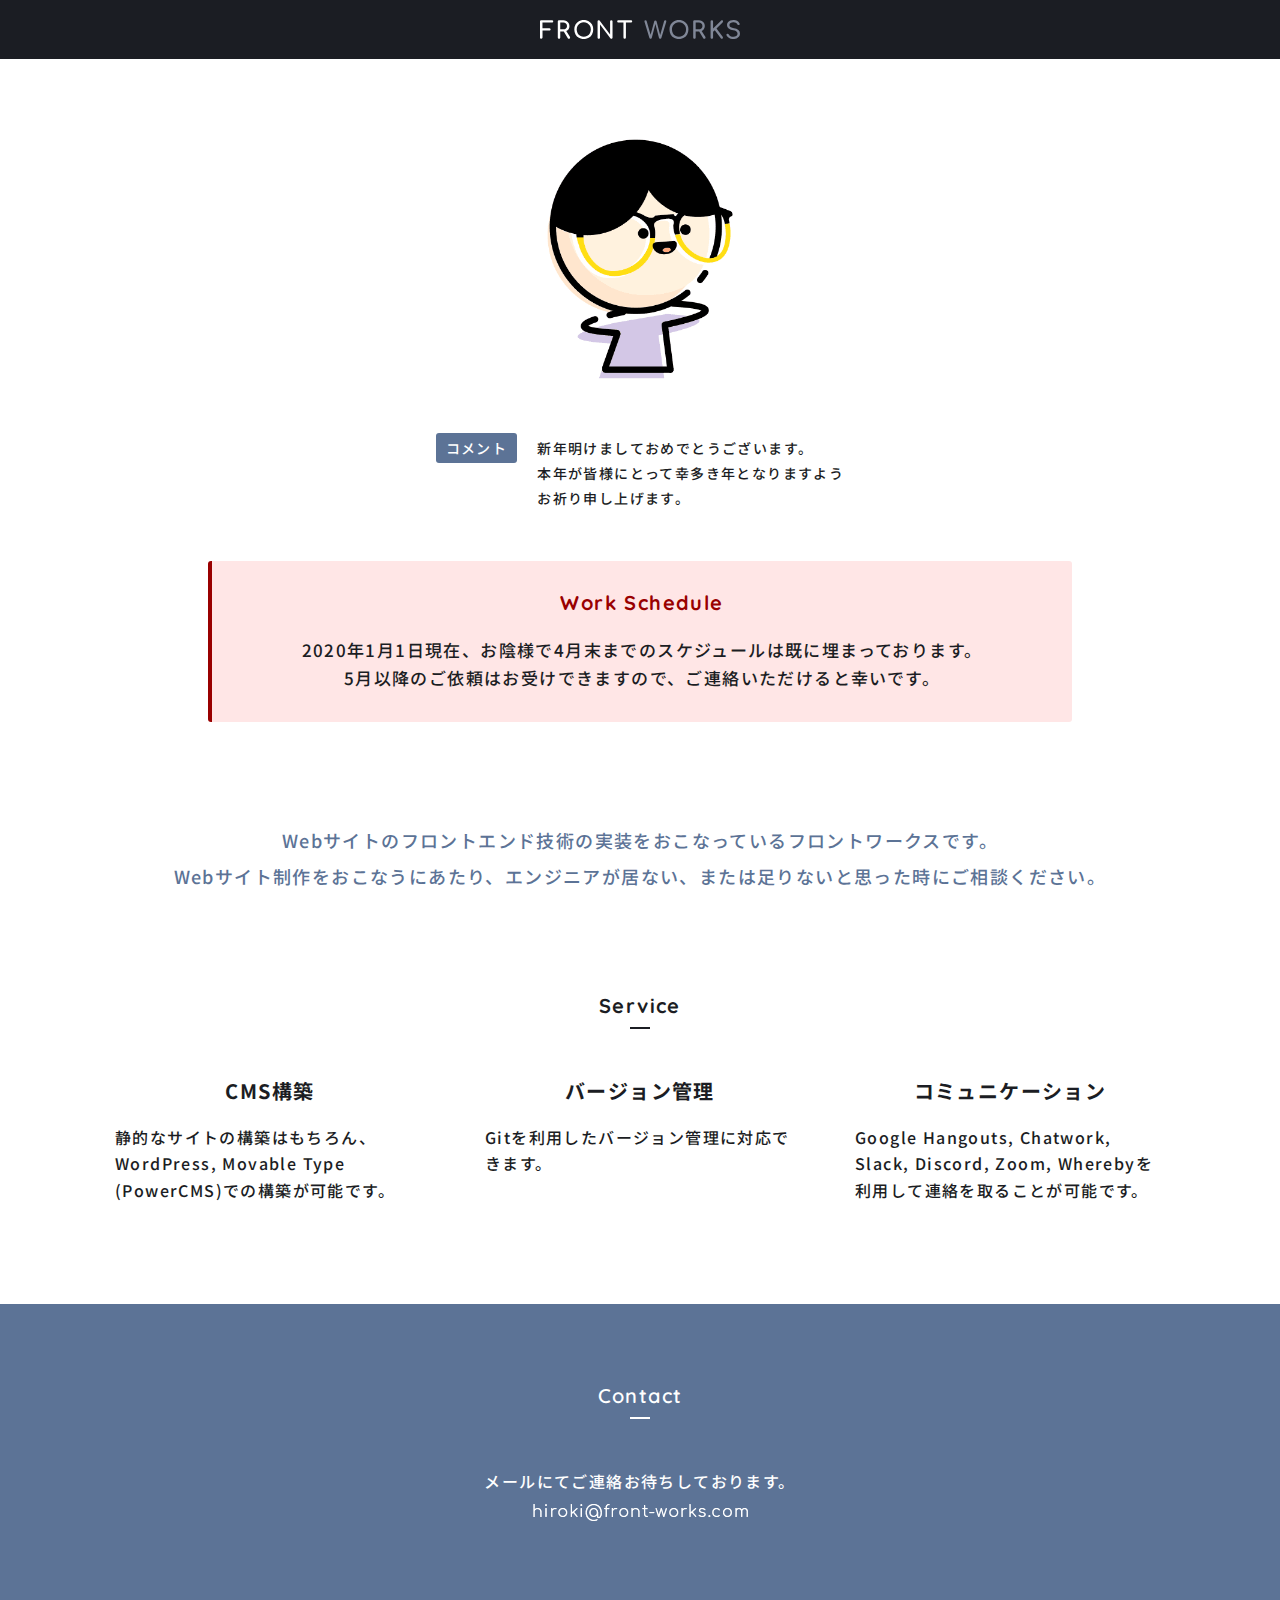
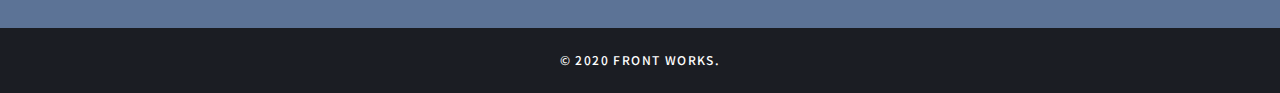
==== commit b976bcc5: "renewal" ====
--- a/index.html
+++ b/index.html
@@ -6,16 +6,16 @@
     <meta content="address=no, email=no, telephone=no" name="format-detection">
     <meta content="initial-scale=1, width=device-width" name="viewport">
     <title>FRONT WORKS</title>
-    <meta name="description" content="○○○○株式会社は○○○○○○○○です。">
+    <meta name="description" content="FRONT WORKS（フロントワークス）は、Webサイト制作のフロントエンド技術の実装をおこなっていあす。">
     <meta property="og:title" content="FRONT WORKS">
     <meta property="og:type" content="website">
-    <meta name="og:description" content="○○○○株式会社は○○○○○○○○です。">
+    <meta name="og:description" content="FRONT WORKS（フロントワークス）は、Webサイト制作のフロントエンド技術の実装をおこなっていあす。">
     <meta property="og:url" content="https://www.front-works.com/">
     <meta property="og:image" content="https://www.front-works.com/assets/images/og-image.png">
     <meta property="og:site_name" content="FRONT WORKS">
     <meta name="twitter:card" content="summary_large_image">
     <meta name="twitter:title" content="FRONT WORKS">
-    <meta name="twitter:description" content="○○○○株式会社は○○○○○○○○です。">
+    <meta name="twitter:description" content="FRONT WORKS（フロントワークス）は、Webサイト制作のフロントエンド技術の実装をおこなっていあす。">
     <meta name="twitter:image:src" content="https://www.front-works.com/assets/images/og-image.png">
     <link href="/favicon.ico" rel="icon">
     <link href="/apple-touch-icon.png" rel="apple-touch-icon" sizes="180x180">
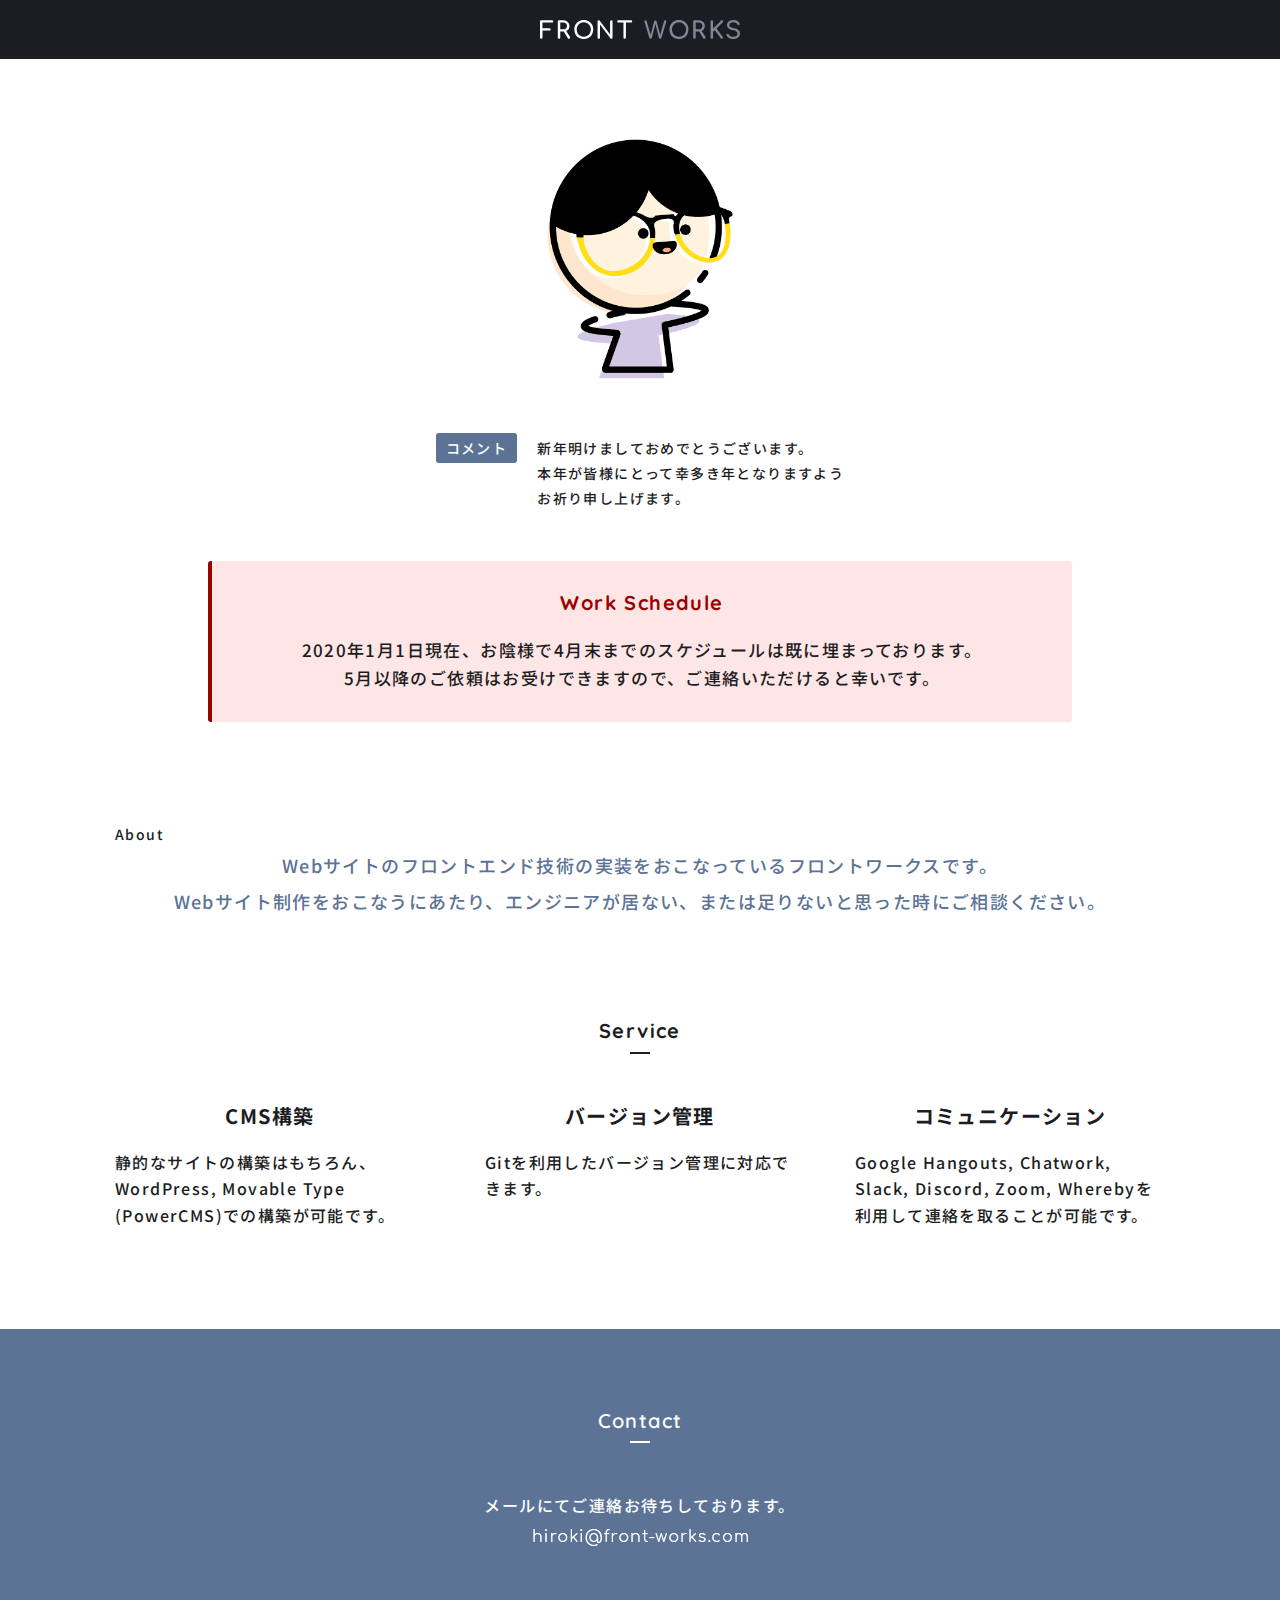
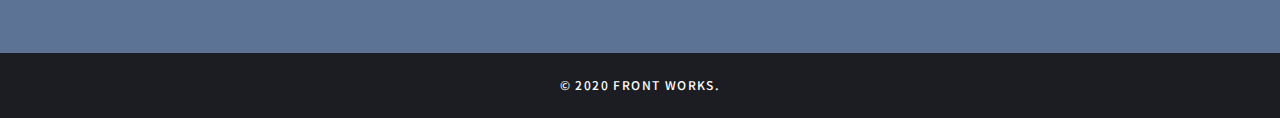
==== commit 10c39fbb: "edit" ====
--- a/index.html
+++ b/index.html
@@ -6,16 +6,16 @@
     <meta content="address=no, email=no, telephone=no" name="format-detection">
     <meta content="initial-scale=1, width=device-width" name="viewport">
     <title>FRONT WORKS</title>
-    <meta name="description" content="FRONT WORKS（フロントワークス）は、Webサイト制作のフロントエンド技術の実装をおこなっていあす。">
+    <meta name="description" content="FRONT WORKS（フロントワークス）は、Webサイト制作のフロントエンド技術の実装をおこなっています。">
     <meta property="og:title" content="FRONT WORKS">
     <meta property="og:type" content="website">
-    <meta name="og:description" content="FRONT WORKS（フロントワークス）は、Webサイト制作のフロントエンド技術の実装をおこなっていあす。">
+    <meta name="og:description" content="FRONT WORKS（フロントワークス）は、Webサイト制作のフロントエンド技術の実装をおこなっています。">
     <meta property="og:url" content="https://www.front-works.com/">
     <meta property="og:image" content="https://www.front-works.com/assets/images/og-image.png">
     <meta property="og:site_name" content="FRONT WORKS">
     <meta name="twitter:card" content="summary_large_image">
     <meta name="twitter:title" content="FRONT WORKS">
-    <meta name="twitter:description" content="FRONT WORKS（フロントワークス）は、Webサイト制作のフロントエンド技術の実装をおこなっていあす。">
+    <meta name="twitter:description" content="FRONT WORKS（フロントワークス）は、Webサイト制作のフロントエンド技術の実装をおこなっています。">
     <meta name="twitter:image:src" content="https://www.front-works.com/assets/images/og-image.png">
     <link href="/favicon.ico" rel="icon">
     <link href="/apple-touch-icon.png" rel="apple-touch-icon" sizes="180x180">
@@ -36,7 +36,7 @@
     </header>
 
     <main class="content">
-        <section class="hero">
+        <div class="hero">
             <div class="container">
                 <figure class="hero__figure">
                     <img src="/assets/images/avator.png" alt="アバターアイコン">
@@ -51,7 +51,7 @@
                     </dd>
                 </dl>
             </div>
-        </section>
+        </div>
         <section class="section home-schedule">
             <div class="container">
                 <div class="home-schedule__box home-schedule__box--alert">
@@ -65,6 +65,9 @@
         </section>
         <section class="section home-lead">
             <div class="container">
+                <h2 class="home-lead__heading">
+                    About
+                </h2>
                 <p class="home-lead__paragraph">
                     Webサイトのフロントエンド技術の実装をおこなっているフロントワークスです。<br>
                     Webサイト制作をおこなうにあたり、エンジニアが居ない、または足りないと思った時にご相談ください。
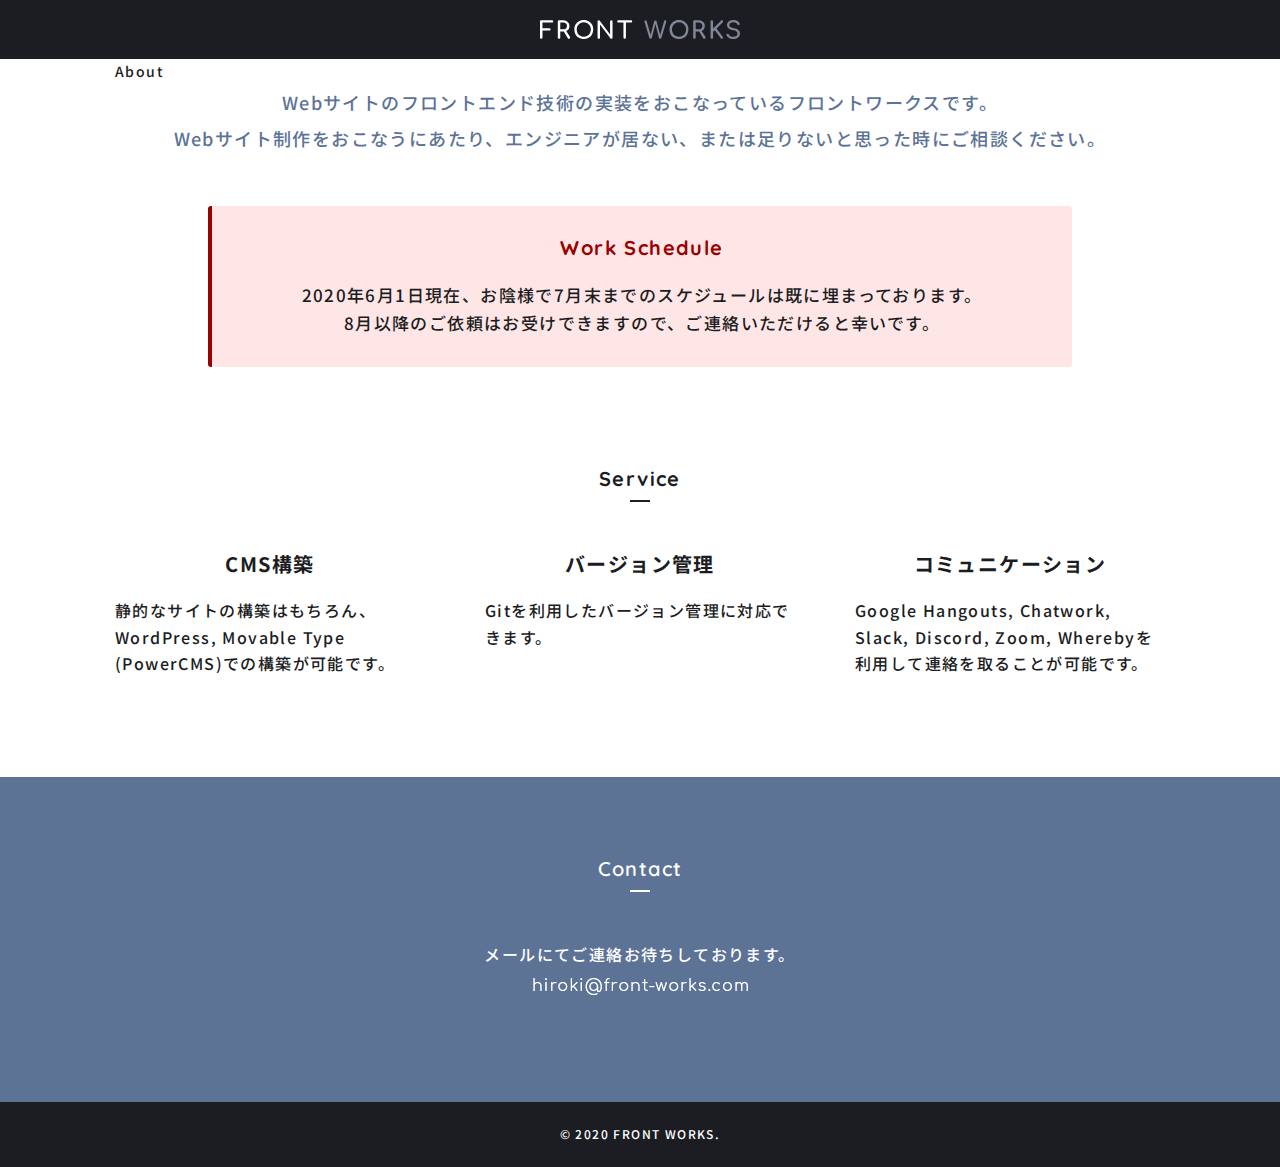
==== commit 52ad78ea: "update" ====
--- a/index.html
+++ b/index.html
@@ -36,33 +36,6 @@
     </header>
 
     <main class="content">
-        <div class="hero">
-            <div class="container">
-                <figure class="hero__figure">
-                    <img src="/assets/images/avator.png" alt="アバターアイコン">
-                </figure>
-                <dl class="hero__comment">
-                    <dt class="hero__comment__term">
-                        <span class="hero__comment__term__inner">コメント</span>
-                    </dt>
-                    <dd class="hero__comment__desc">
-                        新年明けましておめでとうございます。<br>
-                        本年が皆様にとって幸多き年となりますよう<br>お祈り申し上げます。
-                    </dd>
-                </dl>
-            </div>
-        </div>
-        <section class="section home-schedule">
-            <div class="container">
-                <div class="home-schedule__box home-schedule__box--alert">
-                    <h2 class="home-schedule__box__heading">Work Schedule</h2>
-                    <p class="home-schedule__box__paragraph">
-                        2020年1月1日現在、お陰様で4月末までのスケジュールは既に埋まっております。<br>
-                        5月以降のご依頼はお受けできますので、ご連絡いただけると幸いです。
-                    </p>
-                </div>
-            </div>
-        </section>
         <section class="section home-lead">
             <div class="container">
                 <h2 class="home-lead__heading">
@@ -72,6 +45,17 @@
                     Webサイトのフロントエンド技術の実装をおこなっているフロントワークスです。<br>
                     Webサイト制作をおこなうにあたり、エンジニアが居ない、または足りないと思った時にご相談ください。
                 </p>
+            </div>
+        </section>
+        <section class="section home-schedule">
+            <div class="container">
+                <div class="home-schedule__box home-schedule__box--alert">
+                    <h2 class="home-schedule__box__heading">Work Schedule</h2>
+                    <p class="home-schedule__box__paragraph">
+                        2020年6月1日現在、お陰様で7月末までのスケジュールは既に埋まっております。<br>
+                        8月以降のご依頼はお受けできますので、ご連絡いただけると幸いです。
+                    </p>
+                </div>
             </div>
         </section>
         <section class="section home-service">
@@ -133,4 +117,4 @@
 
 </body>
 
-</html>+</html>
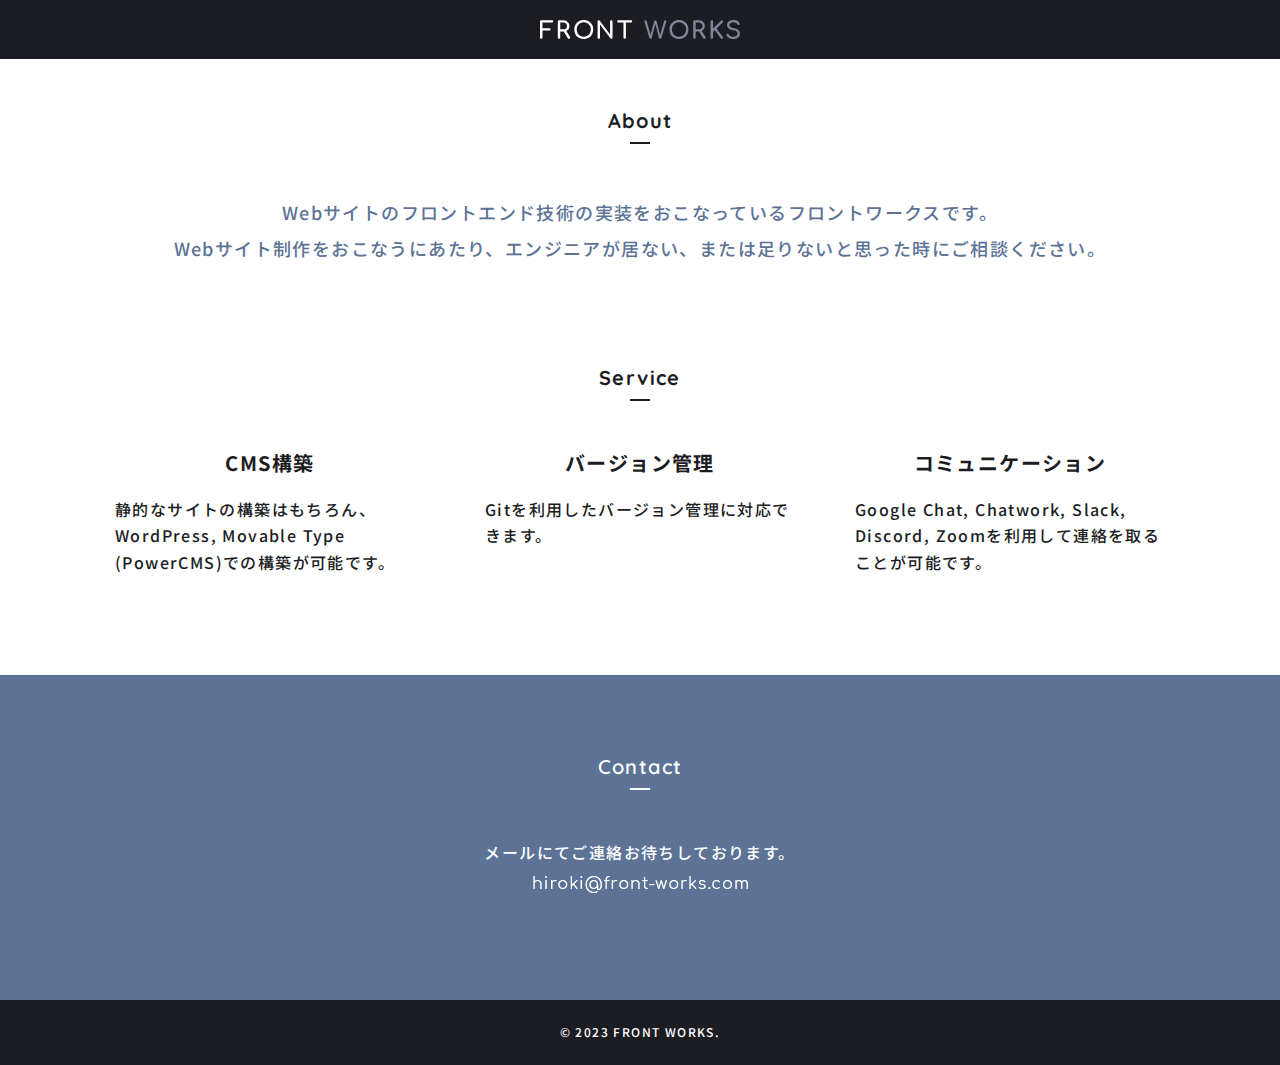
==== commit f927c8c7: "change year" ====
--- a/index.html
+++ b/index.html
@@ -47,17 +47,6 @@
                 </p>
             </div>
         </section>
-        <section class="section home-schedule">
-            <div class="container">
-                <div class="home-schedule__box home-schedule__box--alert">
-                    <h2 class="home-schedule__box__heading">Work Schedule</h2>
-                    <p class="home-schedule__box__paragraph">
-                        2020年6月1日現在、お陰様で7月末までのスケジュールは既に埋まっております。<br>
-                        8月以降のご依頼はお受けできますので、ご連絡いただけると幸いです。
-                    </p>
-                </div>
-            </div>
-        </section>
         <section class="section home-service">
             <div class="container">
                 <h2 class="home-service__heading">
@@ -85,7 +74,7 @@
                             コミュニケーション
                         </h3>
                         <p class="home-service__columns__column__paragraph">
-                            Google Hangouts, Chatwork, Slack, Discord, Zoom, Wherebyを利用して連絡を取ることが可能です。
+                            Google Chat, Chatwork, Slack, Discord, Zoomを利用して連絡を取ることが可能です。
                         </p>
                     </div>
                 </div>
@@ -108,7 +97,7 @@
 
     <footer class="footer">
         <div class="container">
-            <p class="footer__copyright">© 2020 FRONT WORKS.</p>
+            <p class="footer__copyright">© 2023 FRONT WORKS.</p>
         </div>
     </footer>
 
--- a/assets/styles/home.css
+++ b/assets/styles/home.css
@@ -1,6 +1,13 @@
 .hero__figure {
-  max-width: 300px;
+  max-width: 240px;
   margin: 50px auto 0;
+}
+
+@media screen and (max-width: 959px) {
+  .hero__figure {
+    max-width: 180px;
+    margin: 25px auto 0;
+  }
 }
 
 .hero__figure img {
@@ -17,6 +24,14 @@
   justify-content: center;
 }
 
+@media screen and (max-width: 959px) {
+  .hero__comment {
+    display: block;
+    text-align: center;
+    margin-top: 10px;
+  }
+}
+
 .hero__comment__term__inner {
   padding: 5px 10px;
   color: #ffffff;
@@ -24,19 +39,62 @@
   border-radius: 3px;
 }
 
+@media screen and (max-width: 959px) {
+  .hero__comment__term__inner {
+    font-size: 12px;
+  }
+}
+
 .hero__comment__desc {
   margin-left: 20px;
 }
 
+@media screen and (max-width: 959px) {
+  .hero__comment__desc {
+    margin-top: 10px;
+  }
+}
+
+.home-lead {
+  padding-top: 50px;
+}
+
 .home-lead:not(:last-child) {
   margin-bottom: 50px;
 }
 
+.home-lead__heading {
+  text-align: center;
+  font-family: "Quicksand", sans-serif;
+  font-size: 20px;
+  font-weight: 700;
+  position: relative;
+  padding-bottom: 10px;
+}
+
+.home-lead__heading::after {
+  content: '';
+  width: 20px;
+  height: 2px;
+  background-color: #1b1d23;
+  position: absolute;
+  left: calc(50% - 10px);
+  bottom: 0;
+}
+
 .home-lead__paragraph {
+  margin-top: 50px;
   font-size: 18px;
   text-align: center;
   line-height: 2em;
   color: #5c7396;
+}
+
+@media screen and (max-width: 959px) {
+  .home-lead__paragraph {
+    font-size: 14px;
+    margin-top: 40px;
+  }
 }
 
 .home-schedule:not(:first-child) {
@@ -53,11 +111,23 @@
   border-left: 4px solid #cccccc;
 }
 
+@media screen and (max-width: 959px) {
+  .home-schedule__box {
+    padding: 20px;
+  }
+}
+
 .home-schedule__box__heading {
   text-align: center;
   font-family: "Quicksand", sans-serif;
   font-size: 20px;
   font-weight: 700;
+}
+
+@media screen and (max-width: 959px) {
+  .home-schedule__box__heading {
+    font-size: 18px;
+  }
 }
 
 .home-schedule__box__paragraph {
@@ -65,6 +135,13 @@
   margin-top: 20px;
   font-size: 17px;
   line-height: 1.66em;
+}
+
+@media screen and (max-width: 959px) {
+  .home-schedule__box__paragraph {
+    margin-top: 10px;
+    font-size: 15px;
+  }
 }
 
 .home-schedule__box--alert {
@@ -104,6 +181,15 @@
   margin-right: -30px;
 }
 
+@media screen and (max-width: 959px) {
+  .home-service__columns {
+    display: block;
+    margin-top: 40px;
+    margin-left: 0;
+    margin-right: 0;
+  }
+}
+
 .home-service__columns__column {
   width: 33.333%;
   padding-left: 30px;
@@ -112,10 +198,30 @@
   box-sizing: border-box;
 }
 
+@media screen and (max-width: 959px) {
+  .home-service__columns__column {
+    width: 100%;
+    padding-left: 0;
+    padding-right: 0;
+  }
+}
+
+@media screen and (max-width: 959px) {
+  .home-service__columns__column:not(:first-child) {
+    margin-top: 40px;
+  }
+}
+
 .home-service__columns__column__heading {
   text-align: center;
   font-size: 20px;
   font-weight: 700;
+}
+
+@media screen and (max-width: 959px) {
+  .home-service__columns__column__heading {
+    font-size: 16px;
+  }
 }
 
 .home-service__columns__column__paragraph {
@@ -124,12 +230,24 @@
   line-height: 1.66em;
 }
 
+@media screen and (max-width: 959px) {
+  .home-service__columns__column__paragraph {
+    font-size: 14px;
+  }
+}
+
 .home-contact {
   background-color: #5c7396;
   color: #ffffff;
   padding-top: 80px;
 }
 
+@media screen and (max-width: 959px) {
+  .home-contact {
+    padding-top: 40px;
+  }
+}
+
 .home-contact__heading {
   text-align: center;
   font-family: "Quicksand", sans-serif;
@@ -137,6 +255,12 @@
   font-weight: 600;
   position: relative;
   padding-bottom: 10px;
+}
+
+@media screen and (max-width: 959px) {
+  .home-contact__heading {
+    font-size: 18px;
+  }
 }
 
 .home-contact__heading::after {
